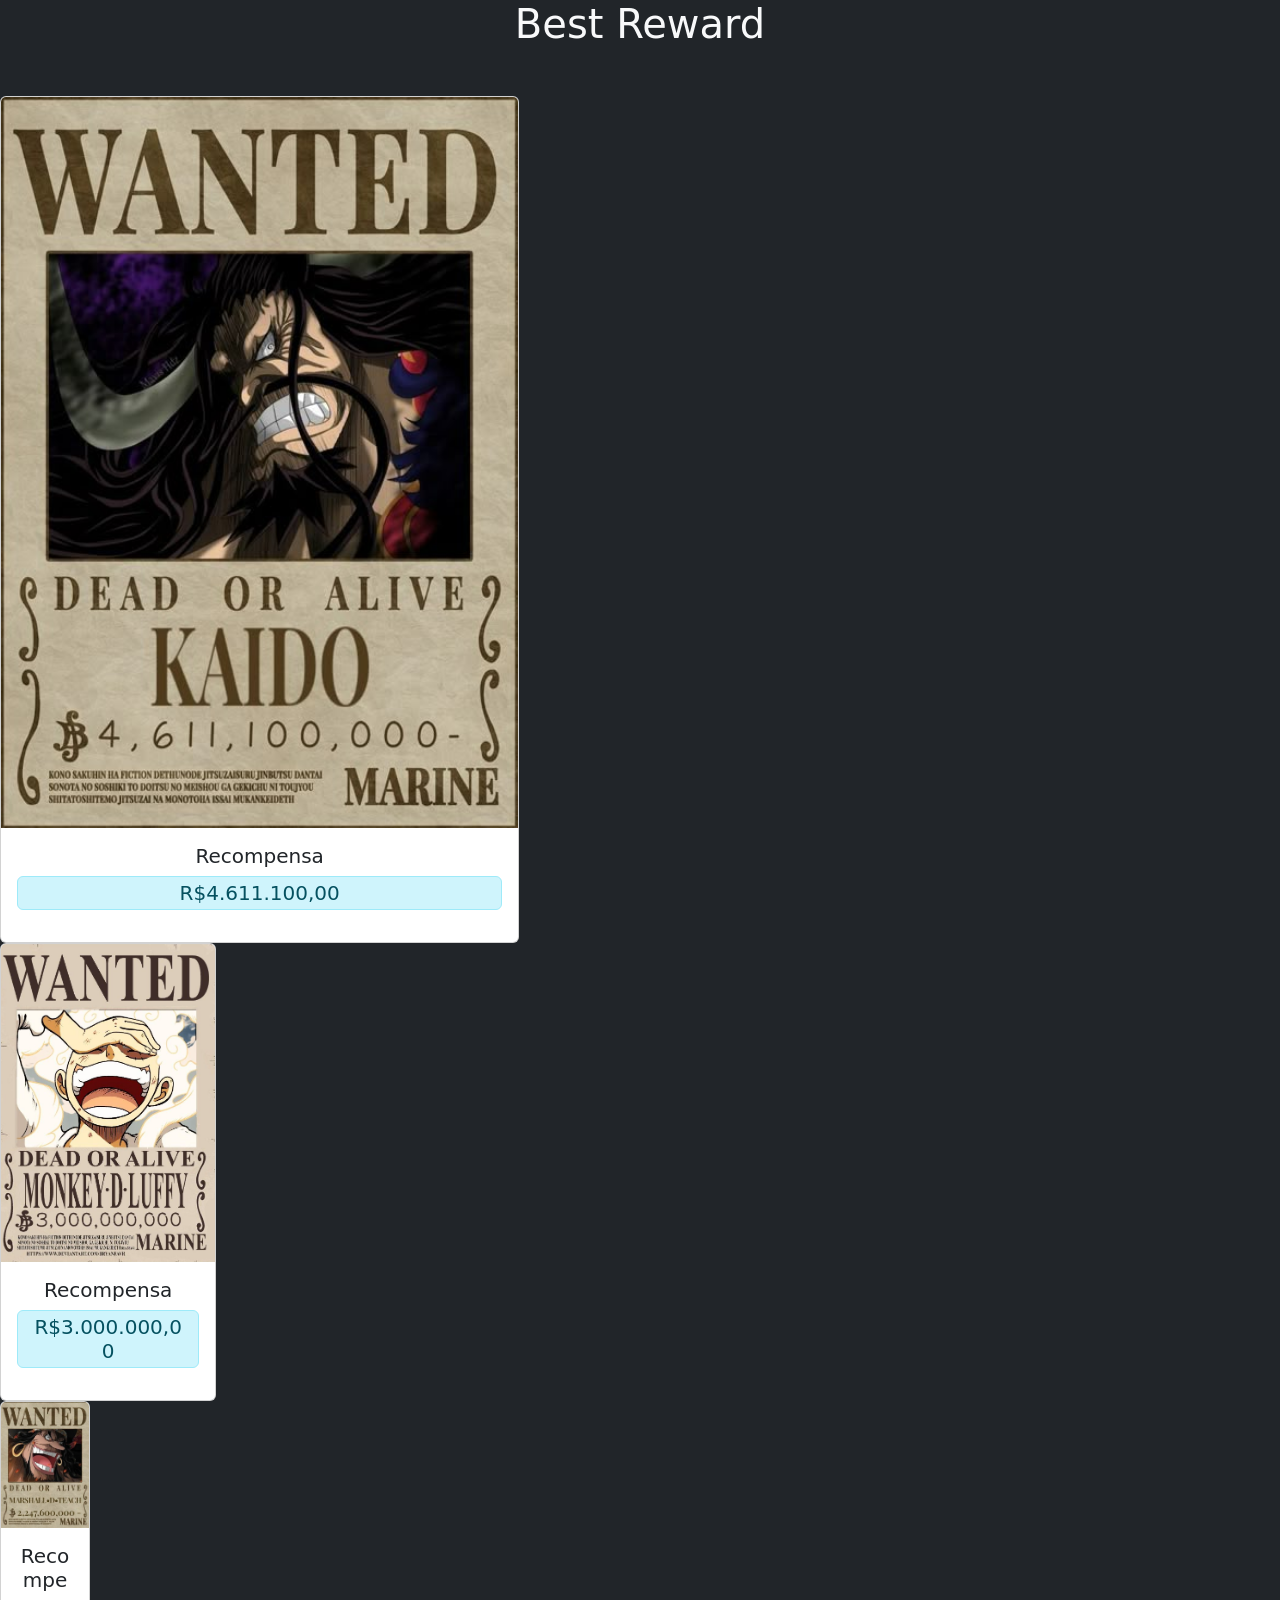
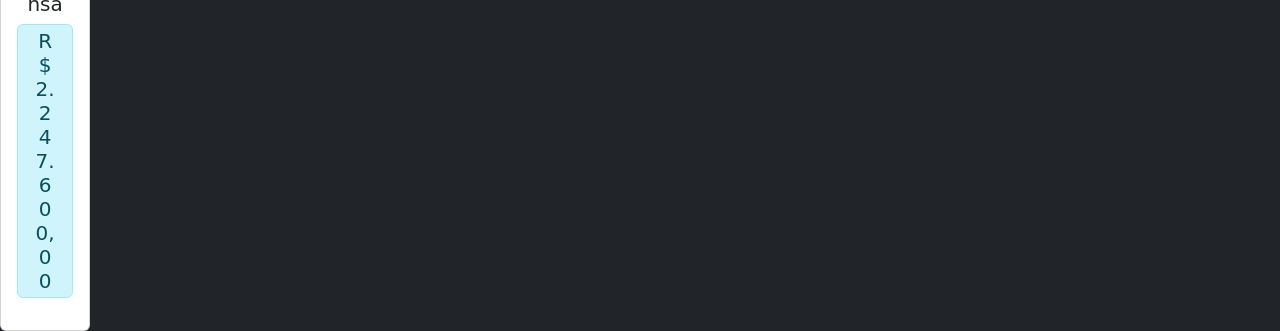
==== Card.html @ a64d1f2e "Add files via upload" ====
<!DOCTYPE html>
<html lang="en">
<head>
    <meta charset="UTF-8">
    <meta name="viewport" content="width=device-width, initial-scale=1.0">
    <title>Cards</title>
    <link href="https://cdn.jsdelivr.net/npm/bootstrap@5.3.2/dist/css/bootstrap.min.css" rel="stylesheet"> 
</head>
<body class="bg-dark">
    <div class="container- py5">
        <h1 class="text-center mb-5 text-light">Best Reward</h1>

        <div class="row">

            <div class=col-md-5 mb-3>
                <div class="card">
                      <img src="Desenhos Delicados.jpg" class="card-img-top" alt="Recompensa">
                      <div class="card-body text-center">
                      <h5 class="card-title">Recompensa</h5>
                      <h5 class="alert alert-info py-1" role="alert">R$4.611.100,00</h5>
                </div>
            </div>

            <div class=col-md-5 mb-3>
                <div class="card">
                      <img src="Captura de tela 2026-03-05 095935.png" class="card-img-top" alt="Recompensa">
                      <div class="card-body text-center">
                      <h5 class="card-title">Recompensa</h5>
                      <h5 class="alert alert-info py-1" role="alert">R$3.000.000,00</h5>
                </div>
            </div>

            <div class=col-md-5 mb-3>
                <div class="card">
                      <img src="Captura de tela 2026-03-05 100028.png" class="card-img-top" alt="Recompensa">
                      <div class="card-body text-center">
                      <h5 class="card-title">Recompensa</h5>
                      <h5 class="alert alert-info py-1" role="alert">R$2.247.600,00</h5>
                </div>
            </div>

        </div>
    </div> 

</body>
</html>
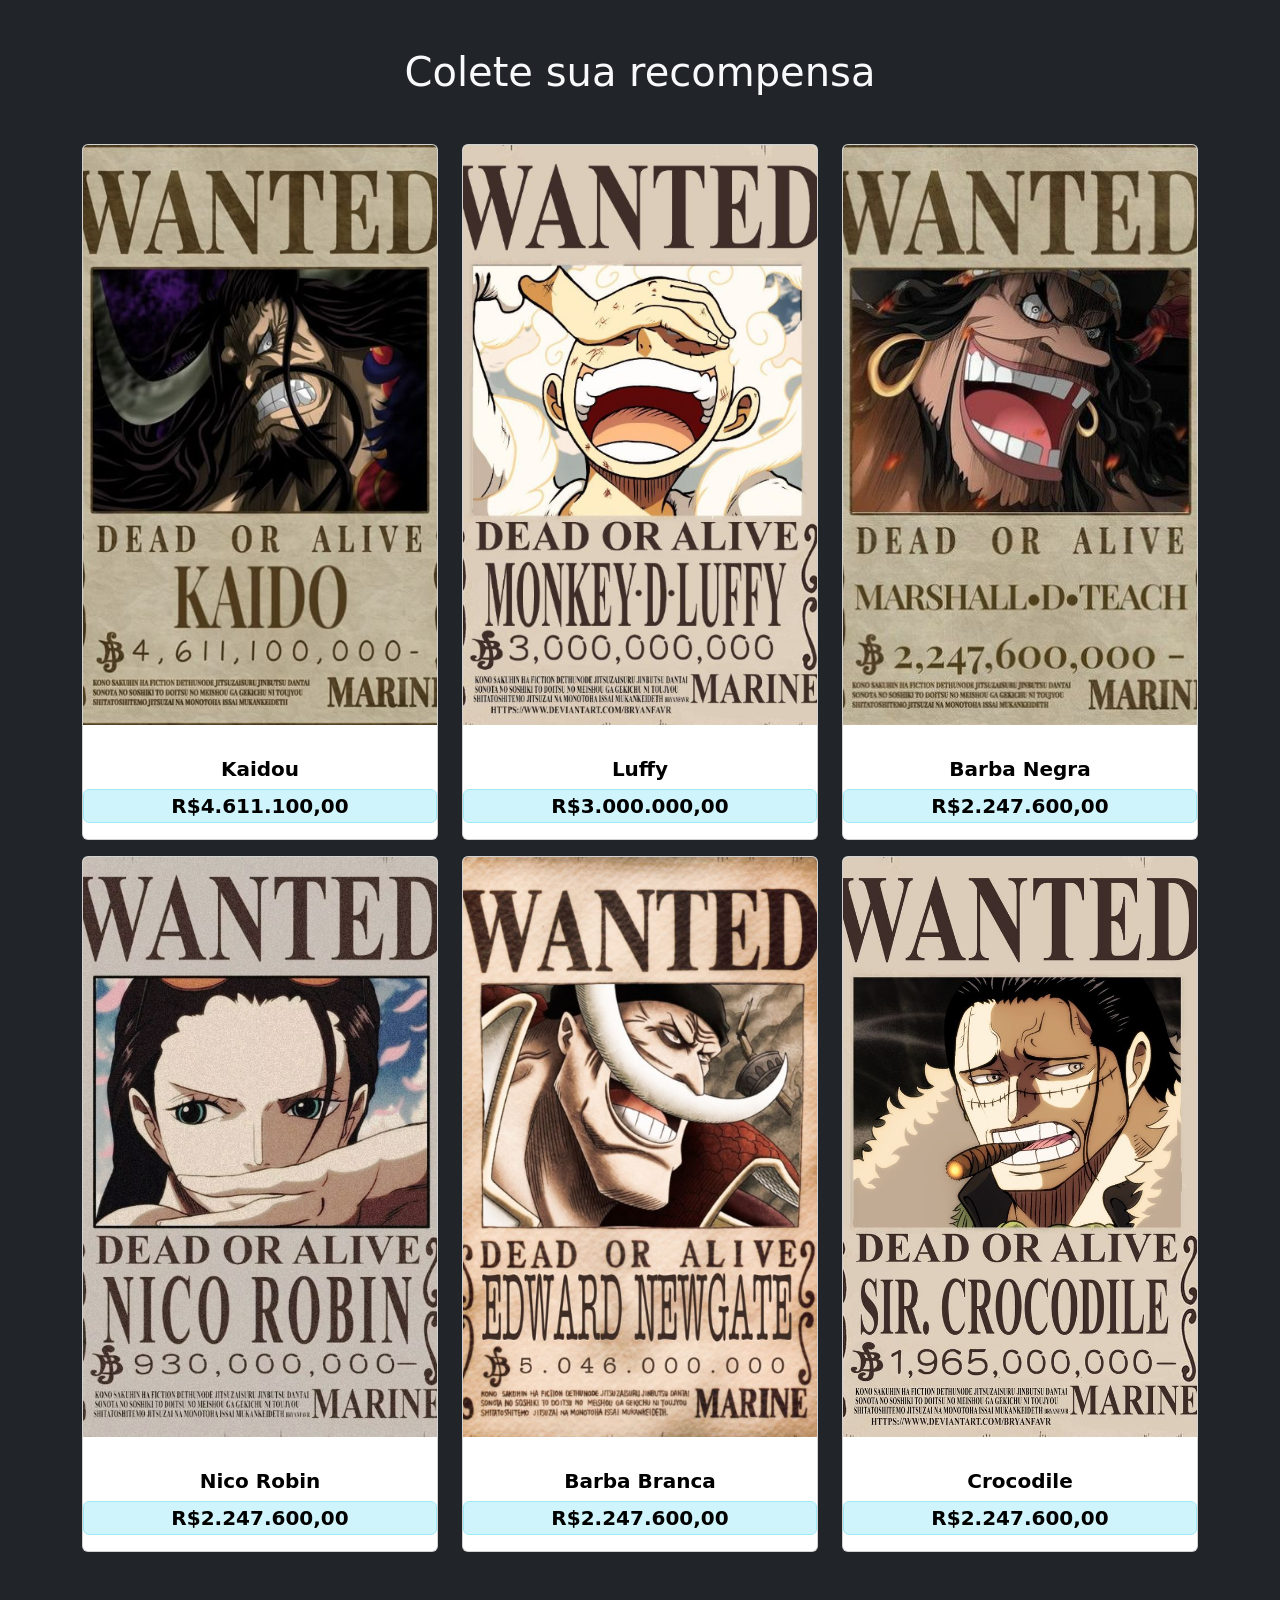
==== commit 1f65f091: "Add files via upload" ====
--- a/Card.html
+++ b/Card.html
@@ -5,37 +5,77 @@
     <meta name="viewport" content="width=device-width, initial-scale=1.0">
     <title>Cards</title>
     <link href="https://cdn.jsdelivr.net/npm/bootstrap@5.3.2/dist/css/bootstrap.min.css" rel="stylesheet"> 
+    <style>
+        .card img{
+           object-fit: cover;
+           height: 580px;
+        }
+
+        .fundo  {
+            background-color: black;
+            color: white;
+        }
+    </style>
 </head>
 <body class="bg-dark">
-    <div class="container- py5">
-        <h1 class="text-center mb-5 text-light">Best Reward</h1>
+    <div class="container py-5">
+        <h1 class="text-center mb-5 text-light">Colete sua recompensa</h1>
 
         <div class="row">
-
-            <div class=col-md-5 mb-3>
+            <!--Card 1-->
+            <div class="col-md-4 mb-3">
                 <div class="card">
                       <img src="Desenhos Delicados.jpg" class="card-img-top" alt="Recompensa">
-                      <div class="card-body text-center">
-                      <h5 class="card-title">Recompensa</h5>
-                      <h5 class="alert alert-info py-1" role="alert">R$4.611.100,00</h5>
+                      <div class="card-body text-center"></div>
+                      <h5 class="card-title text-center text-black fw-bold">Kaidou</h5>
+                      <h5  class="alert alert-info py-1 text-center text-black fw-bold" role="alert">R$4.611.100,00</h5>
+                </div>
+            </div>
+             
+            <!--Card 2-->
+            <div class="col-md-4 mb-3">
+                <div class="card">
+                      <img src="Captura de tela 2026-03-05 095935.png" class="card-img-top" alt="Recompensa">
+                      <div class="card-body text-center"></div>
+                      <h5 class="card-title text-center text-black fw-bold">Luffy</h5>
+                      <h5 class="alert alert-info py-1 text-center text-black fw-bold" role="alert">R$3.000.000,00</h5>
+                </div>
+            </div>
+                
+            <!--Card 3-->
+            <div class="col-md-4 mb-3">
+                <div class="card">
+                      <img src="Captura de tela 2026-03-05 100028.png" class="card-img-top" alt="Recompensa">
+                      <div class="card-body text-center"></div>
+                      <h5 class="card-title text-center text-black fw-bold">Barba Negra</h5>
+                      <h5 class="alert alert-info py-1 text-center text-black fw-bold" role="alert">R$2.247.600,00</h5>
                 </div>
             </div>
 
-            <div class=col-md-5 mb-3>
+            <div class="col-md-4 mb-3">
                 <div class="card">
-                      <img src="Captura de tela 2026-03-05 095935.png" class="card-img-top" alt="Recompensa">
-                      <div class="card-body text-center">
-                      <h5 class="card-title">Recompensa</h5>
-                      <h5 class="alert alert-info py-1" role="alert">R$3.000.000,00</h5>
+                      <img src="Captura de tela 2026-03-05 100118.png" class="card-img-top" alt="Recompensa">
+                      <div class="card-body text-center"></div>
+                      <h5 class="card-title text-center text-black fw-bold">Nico Robin</h5>
+                      <h5 class="alert alert-info py-1 text-center text-black fw-bold" role="alert">R$2.247.600,00</h5>
                 </div>
             </div>
 
-            <div class=col-md-5 mb-3>
+            <div class="col-md-4 mb-3">
                 <div class="card">
-                      <img src="Captura de tela 2026-03-05 100028.png" class="card-img-top" alt="Recompensa">
-                      <div class="card-body text-center">
-                      <h5 class="card-title">Recompensa</h5>
-                      <h5 class="alert alert-info py-1" role="alert">R$2.247.600,00</h5>
+                      <img src="Captura de tela 2026-03-05 100159.png" class="card-img-top" alt="Recompensa">
+                      <div class="card-body text-center"></div>
+                      <h5 class="card-title text-center text-black fw-bold">Barba Branca</h5>
+                      <h5 class="alert alert-info py-1 text-center text-black fw-bold" role="alert">R$2.247.600,00</h5>
+                </div>
+            </div>
+
+            <div class="col-md-4 mb-3">
+                <div class="card">
+                      <img src="one piece poster crocodile.jpg" class="card-img-top" alt="Recompensa">
+                      <div class="card-body text-center"></div>
+                      <h5 class="card-title text-center text-black fw-bold">Crocodile</h5>
+                      <h5 class="alert alert-info py-1 text-center text-black fw-bold" role="alert">R$2.247.600,00</h5>
                 </div>
             </div>
 
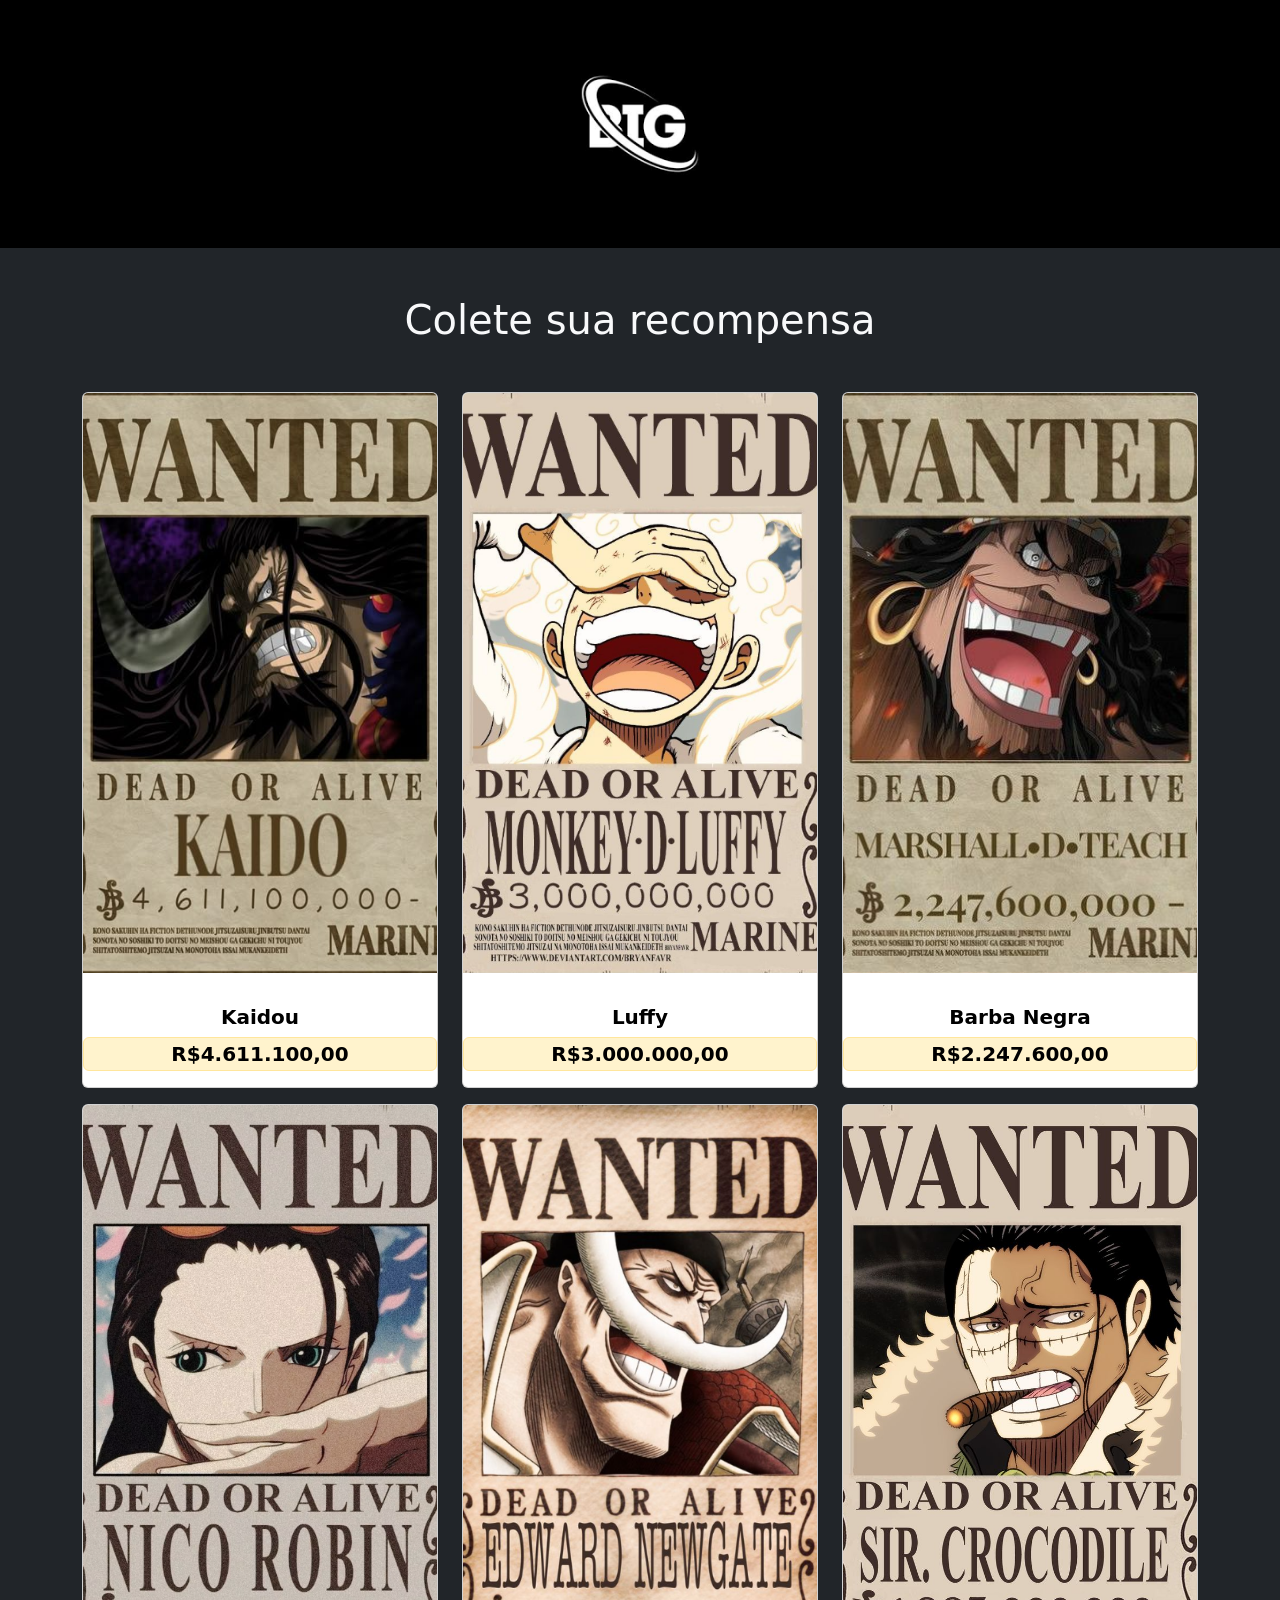
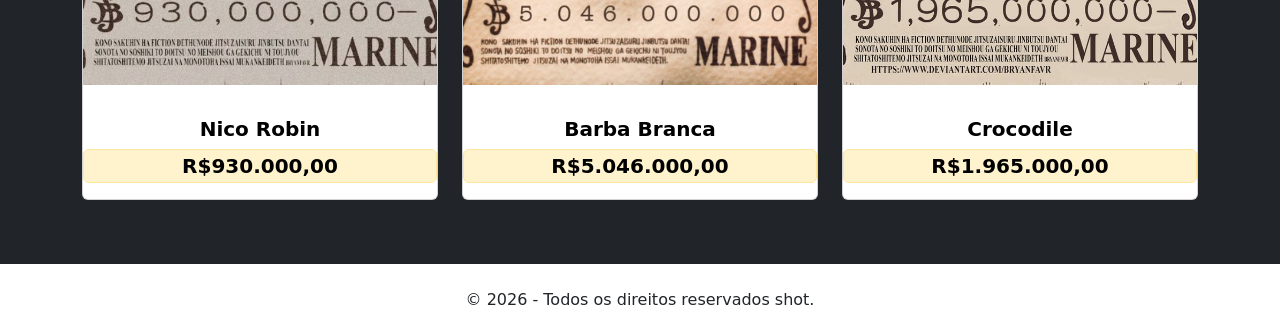
==== commit fa9d89b2: "Add files via upload" ====
--- a/Card.html
+++ b/Card.html
@@ -5,18 +5,23 @@
     <meta name="viewport" content="width=device-width, initial-scale=1.0">
     <title>Cards</title>
     <link href="https://cdn.jsdelivr.net/npm/bootstrap@5.3.2/dist/css/bootstrap.min.css" rel="stylesheet"> 
+
     <style>
-        .card img{
+        .card-img-top {
            object-fit: cover;
            height: 580px;
-        }
-
-        .fundo  {
-            background-color: black;
-            color: white;
+           background-color: #f8f9fa;
+           width: 100%;
         }
     </style>
 </head>
+
+<header class="bg-black py-4">
+    <div class="container d-flex justify-content-center">
+        <img src="big.png" alt="Logo" style="height:200px;" style="width: 100%;">
+    </div>
+</header>
+
 <body class="bg-dark">
     <div class="container py-5">
         <h1 class="text-center mb-5 text-light">Colete sua recompensa</h1>
@@ -28,7 +33,7 @@
                       <img src="Desenhos Delicados.jpg" class="card-img-top" alt="Recompensa">
                       <div class="card-body text-center"></div>
                       <h5 class="card-title text-center text-black fw-bold">Kaidou</h5>
-                      <h5  class="alert alert-info py-1 text-center text-black fw-bold" role="alert">R$4.611.100,00</h5>
+                      <h5  class="alert alert-warning py-1 text-center text-black fw-bold" role="alert">R$4.611.100,00</h5>
                 </div>
             </div>
              
@@ -38,7 +43,7 @@
                       <img src="Captura de tela 2026-03-05 095935.png" class="card-img-top" alt="Recompensa">
                       <div class="card-body text-center"></div>
                       <h5 class="card-title text-center text-black fw-bold">Luffy</h5>
-                      <h5 class="alert alert-info py-1 text-center text-black fw-bold" role="alert">R$3.000.000,00</h5>
+                      <h5 class="alert alert-warning py-1 text-center text-black fw-bold" role="alert">R$3.000.000,00</h5>
                 </div>
             </div>
                 
@@ -48,7 +53,7 @@
                       <img src="Captura de tela 2026-03-05 100028.png" class="card-img-top" alt="Recompensa">
                       <div class="card-body text-center"></div>
                       <h5 class="card-title text-center text-black fw-bold">Barba Negra</h5>
-                      <h5 class="alert alert-info py-1 text-center text-black fw-bold" role="alert">R$2.247.600,00</h5>
+                      <h5 class="alert alert-warning py-1 text-center text-black fw-bold" role="alert">R$2.247.600,00</h5>
                 </div>
             </div>
 
@@ -57,7 +62,7 @@
                       <img src="Captura de tela 2026-03-05 100118.png" class="card-img-top" alt="Recompensa">
                       <div class="card-body text-center"></div>
                       <h5 class="card-title text-center text-black fw-bold">Nico Robin</h5>
-                      <h5 class="alert alert-info py-1 text-center text-black fw-bold" role="alert">R$2.247.600,00</h5>
+                      <h5 class="alert alert-warning py-1 text-center text-black fw-bold" role="alert">R$930.000,00</h5>
                 </div>
             </div>
 
@@ -66,7 +71,7 @@
                       <img src="Captura de tela 2026-03-05 100159.png" class="card-img-top" alt="Recompensa">
                       <div class="card-body text-center"></div>
                       <h5 class="card-title text-center text-black fw-bold">Barba Branca</h5>
-                      <h5 class="alert alert-info py-1 text-center text-black fw-bold" role="alert">R$2.247.600,00</h5>
+                      <h5 class="alert alert-warning py-1 text-center text-black fw-bold" role="alert">R$5.046.000,00</h5>
                 </div>
             </div>
 
@@ -75,12 +80,17 @@
                       <img src="one piece poster crocodile.jpg" class="card-img-top" alt="Recompensa">
                       <div class="card-body text-center"></div>
                       <h5 class="card-title text-center text-black fw-bold">Crocodile</h5>
-                      <h5 class="alert alert-info py-1 text-center text-black fw-bold" role="alert">R$2.247.600,00</h5>
+                      <h5 class="alert alert-warning py-1 text-center text-black fw-bold" role="alert">R$1.965.000,00</h5>
                 </div>
             </div>
 
         </div>
     </div> 
 
+     <footer class="bg-white text-dark py-4 mt-auto">
+        <div class="container text-center">
+            &copy; 2026 - Todos os direitos reservados   shot.
+        </div>
+     </footer>
 </body>
 </html>
